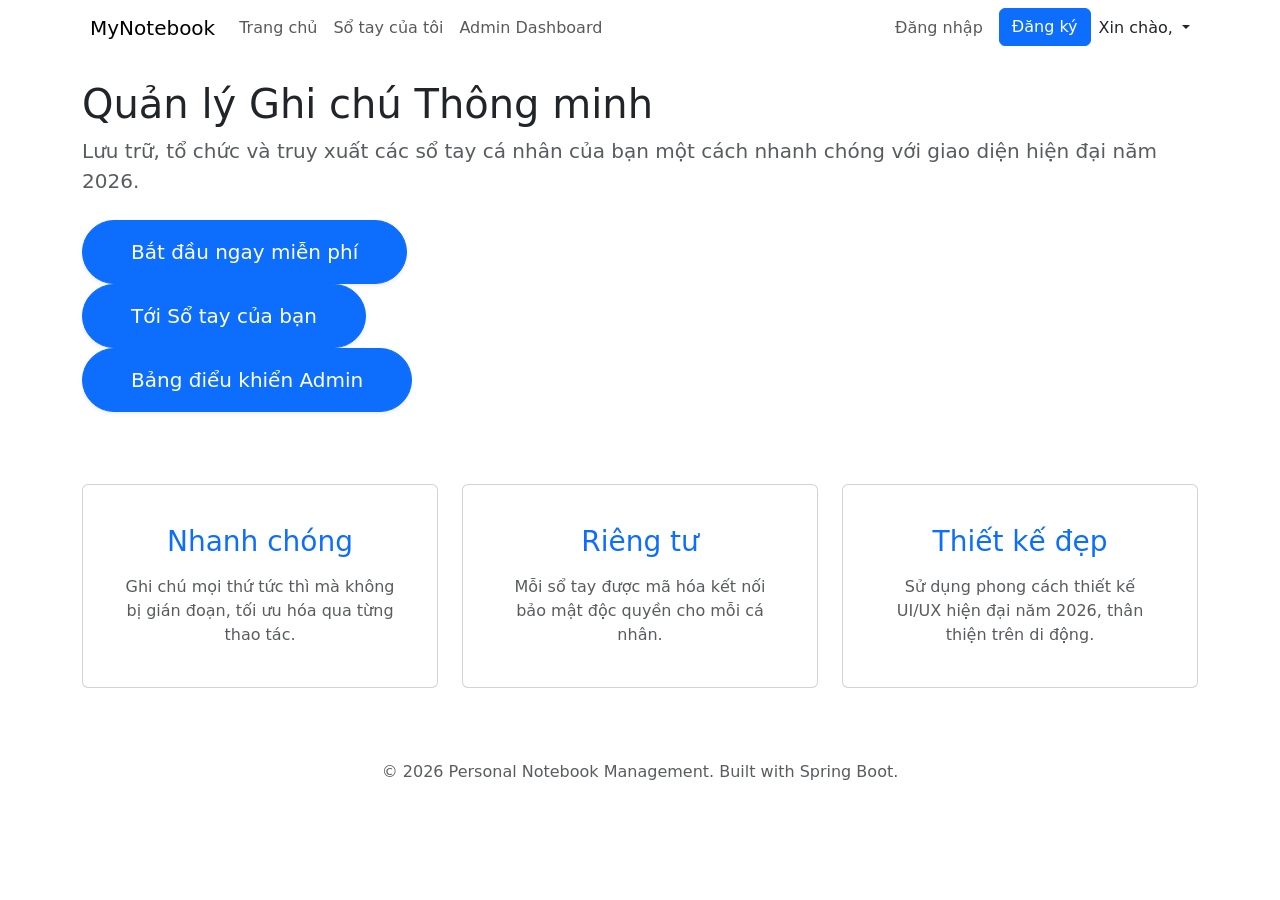
==== target/classes/templates/index.html @ 59380355 "refactor(ui): improve UX and fix layout inconsistencies" ====
<!DOCTYPE html>
<html lang="vi" xmlns:th="http://www.thymeleaf.org" xmlns:sec="http://www.thymeleaf.org/extras/spring-security">
<head>
    <meta charset="UTF-8">
    <meta name="viewport" content="width=device-width, initial-scale=1.0">
    <title>Trang chủ - Personal Notebook</title>
    <!-- Bootstrap 5 CSS -->
    <link href="https://cdn.jsdelivr.net/npm/bootstrap@5.3.3/dist/css/bootstrap.min.css" rel="stylesheet">
    <!-- Google Fonts -->
    <link href="https://fonts.googleapis.com/css2?family=Inter:wght@400;500;600;700;800&display=swap" rel="stylesheet">
    <!-- Custom CSS -->
    <link rel="stylesheet" th:href="@{/css/style.css}">
</head>
<body>

<nav class="navbar navbar-expand-lg navbar-light sticky-top">
    <div class="container">
        <a class="navbar-brand" th:href="@{/}">
            <i class="bi bi-journal-text me-2"></i>MyNotebook
        </a>
        <button class="navbar-toggler" type="button" data-bs-toggle="collapse" data-bs-target="#navbarNav">
            <span class="navbar-toggler-icon"></span>
        </button>
        <div class="collapse navbar-collapse" id="navbarNav">
            <ul class="navbar-nav me-auto">
                <li class="nav-item">
                    <a class="nav-link" th:href="@{/}">Trang chủ</a>
                </li>
                <li class="nav-item" sec:authorize="hasRole('USER')">
                    <a class="nav-link" th:href="@{/notebook}">Sổ tay của tôi</a>
                </li>
                <li class="nav-item" sec:authorize="hasRole('ADMIN')">
                    <a class="nav-link" th:href="@{/admin/dashboard}">Admin Dashboard</a>
                </li>
            </ul>
            <ul class="navbar-nav ms-auto">
                <li class="nav-item" sec:authorize="!isAuthenticated()">
                    <a class="nav-link" th:href="@{/login}">Đăng nhập</a>
                </li>
                <li class="nav-item" sec:authorize="!isAuthenticated()">
                    <a class="btn btn-primary ms-2" th:href="@{/register}">Đăng ký</a>
                </li>
                
                <li class="nav-item dropdown" sec:authorize="isAuthenticated()">
                    <a class="nav-link dropdown-toggle font-weight-bold text-dark" href="#" id="navbarDropdown" role="button" data-bs-toggle="dropdown" aria-expanded="false">
                        Xin chào, <span sec:authentication="name"></span>
                    </a>
                    <ul class="dropdown-menu dropdown-menu-end" aria-labelledby="navbarDropdown">
                        <li>
                            <form th:action="@{/logout}" method="post">
                                <button type="submit" class="dropdown-item text-danger">Đăng xuất</button>
                            </form>
                        </li>
                    </ul>
                </li>
            </ul>
        </div>
    </div>
</nav>

<div class="container mt-4">
    <div class="hero-section">
        <h1 class="hero-title">Quản lý Ghi chú Thông minh</h1>
        <p class="lead text-muted mb-4">Lưu trữ, tổ chức và truy xuất các sổ tay cá nhân của bạn một cách nhanh chóng với giao diện hiện đại năm 2026.</p>
        
        <div sec:authorize="!isAuthenticated()">
            <a th:href="@{/register}" class="btn btn-primary btn-lg px-5 py-3 rounded-pill shadow-sm">Bắt đầu ngay miễn phí</a>
        </div>
        <div sec:authorize="hasRole('USER')">
            <a th:href="@{/notebook}" class="btn btn-primary btn-lg px-5 py-3 rounded-pill shadow-sm">Tới Sổ tay của bạn</a>
        </div>
        <div sec:authorize="hasRole('ADMIN')">
            <a th:href="@{/admin/dashboard}" class="btn btn-primary btn-lg px-5 py-3 rounded-pill shadow-sm">Bảng điểu khiển Admin</a>
        </div>
    </div>

    <div class="row mt-5 text-center g-4">
        <div class="col-md-4">
            <div class="card h-100 p-4">
                <div class="card-body">
                    <h3 class="card-title text-primary">Nhanh chóng</h3>
                    <p class="card-text text-muted mt-3">Ghi chú mọi thứ tức thì mà không bị gián đoạn, tối ưu hóa qua từng thao tác.</p>
                </div>
            </div>
        </div>
        <div class="col-md-4">
            <div class="card h-100 p-4">
                <div class="card-body">
                    <h3 class="card-title text-primary">Riêng tư</h3>
                    <p class="card-text text-muted mt-3">Mỗi sổ tay được mã hóa kết nối bảo mật độc quyền cho mỗi cá nhân.</p>
                </div>
            </div>
        </div>
        <div class="col-md-4">
            <div class="card h-100 p-4">
                <div class="card-body">
                    <h3 class="card-title text-primary">Thiết kế đẹp</h3>
                    <p class="card-text text-muted mt-3">Sử dụng phong cách thiết kế UI/UX hiện đại năm 2026, thân thiện trên di động.</p>
                </div>
            </div>
        </div>
    </div>
</div>

<footer class="text-center text-muted py-4 mt-5">
    <div class="container">
        &copy; 2026 Personal Notebook Management. Built with Spring Boot.
    </div>
</footer>

<script src="https://cdn.jsdelivr.net/npm/bootstrap@5.3.3/dist/js/bootstrap.bundle.min.js"></script>
</body>
</html>
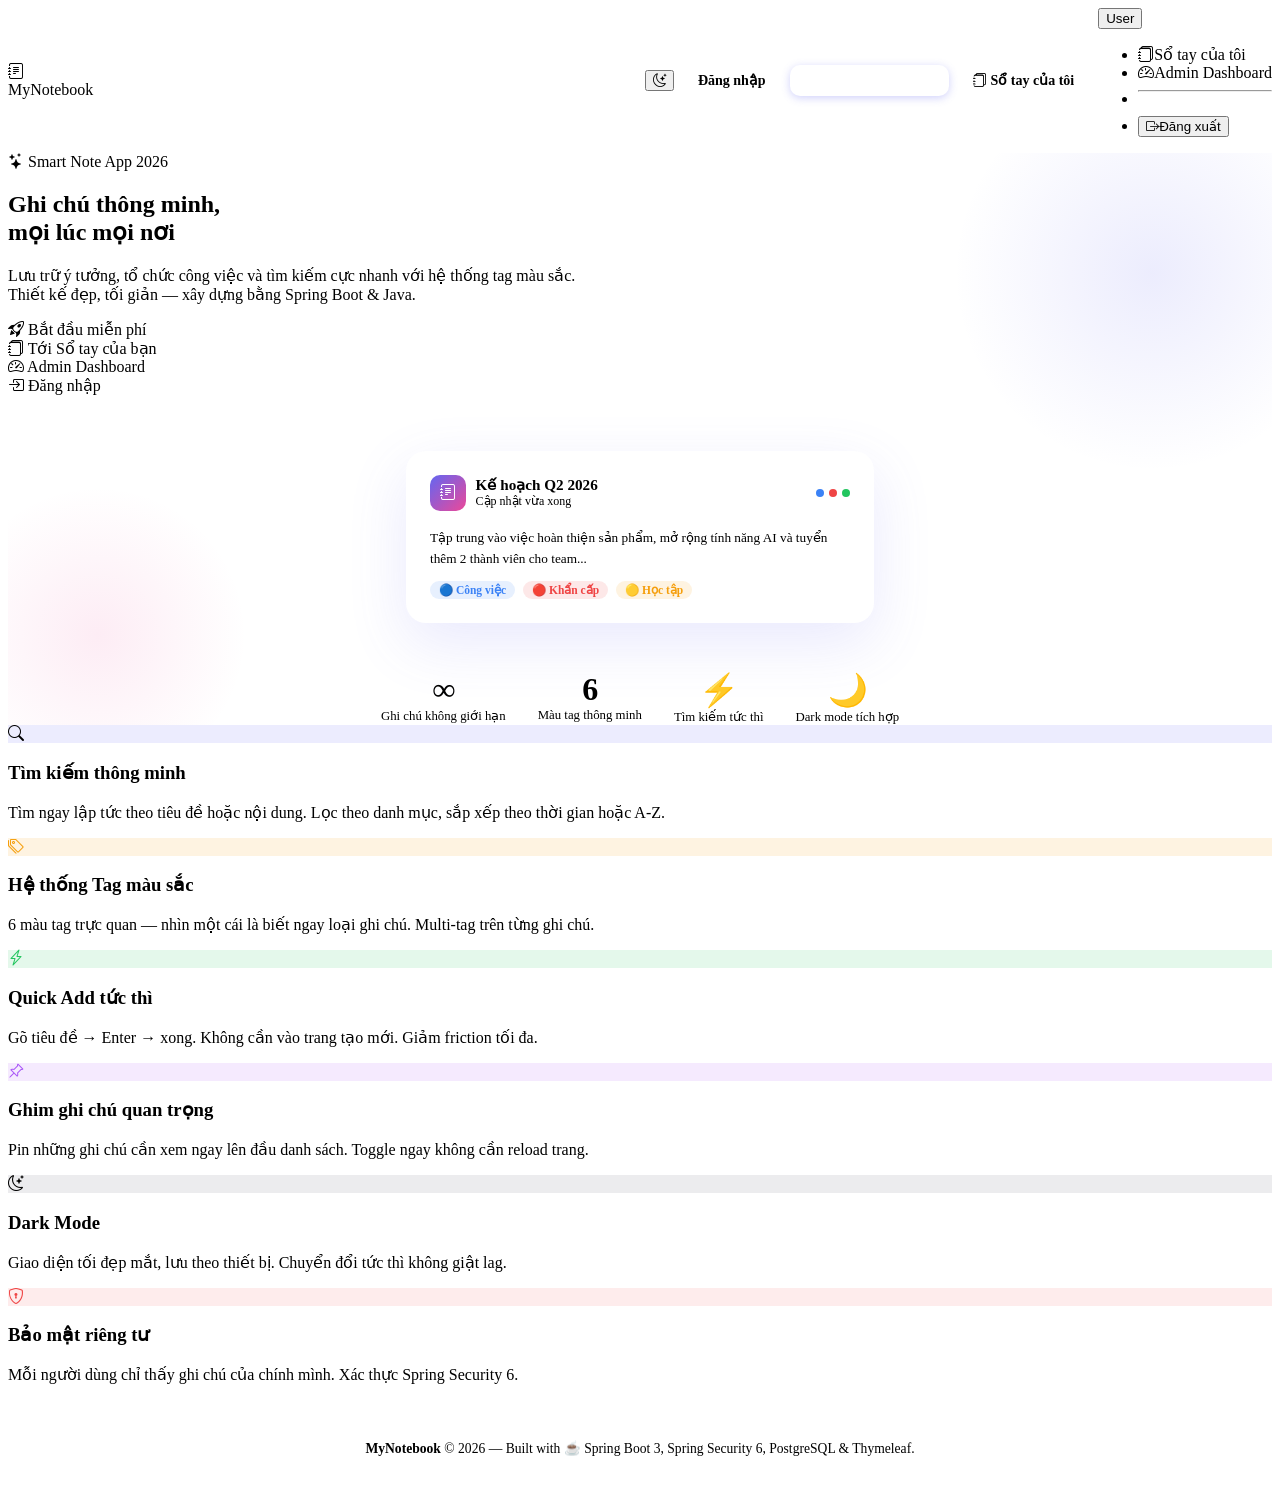
==== commit 8eb3170b: "fix and update full project" ====
--- a/target/classes/templates/index.html
+++ b/target/classes/templates/index.html
@@ -1,113 +1,290 @@
 <!DOCTYPE html>
-<html lang="vi" xmlns:th="http://www.thymeleaf.org" xmlns:sec="http://www.thymeleaf.org/extras/spring-security">
+<html lang="vi" xmlns:th="http://www.thymeleaf.org"
+      xmlns:sec="http://www.thymeleaf.org/extras/spring-security">
 <head>
-    <meta charset="UTF-8">
-    <meta name="viewport" content="width=device-width, initial-scale=1.0">
-    <title>Trang chủ - Personal Notebook</title>
-    <!-- Bootstrap 5 CSS -->
-    <link href="https://cdn.jsdelivr.net/npm/bootstrap@5.3.3/dist/css/bootstrap.min.css" rel="stylesheet">
-    <!-- Google Fonts -->
-    <link href="https://fonts.googleapis.com/css2?family=Inter:wght@400;500;600;700;800&display=swap" rel="stylesheet">
-    <!-- Custom CSS -->
-    <link rel="stylesheet" th:href="@{/css/style.css}">
+  <meta charset="UTF-8">
+  <meta name="viewport" content="width=device-width, initial-scale=1.0">
+  <meta name="description" content="MyNotebook — Ứng dụng quản lý ghi chú thông minh, hiện đại năm 2026.">
+  <title>MyNotebook — Ghi chú thông minh cho mọi người</title>
+
+  <link rel="preconnect" href="https://fonts.googleapis.com">
+  <link href="https://fonts.googleapis.com/css2?family=Inter:wght@300;400;500;600;700;800;900&family=Plus+Jakarta+Sans:wght@400;500;600;700;800&display=swap" rel="stylesheet">
+  <link rel="stylesheet" href="https://cdn.jsdelivr.net/npm/bootstrap-icons@1.11.3/font/bootstrap-icons.min.css">
+  <link rel="stylesheet" th:href="@{/css/style.css}">
+
+  <style>
+    /* Extra landing styles */
+    .landing-nav { display:flex; justify-content:space-between; align-items:center; }
+    .landing-nav-links { display:flex; gap:.5rem; align-items:center; }
+    .nav-link-pill {
+      padding:.45rem 1rem; border-radius:10px; font-size:.875rem; font-weight:600;
+      text-decoration:none; color:var(--text-secondary);
+      transition:all 150ms ease;
+    }
+    .nav-link-pill:hover { background:var(--bg-raised); color:var(--text-primary); }
+    .nav-link-pill.cta {
+      background:linear-gradient(135deg,var(--brand-500),var(--brand-600));
+      color:#fff; box-shadow:0 2px 8px rgba(99,102,241,.3);
+    }
+    .nav-link-pill.cta:hover { transform:translateY(-1px); box-shadow:0 4px 16px rgba(99,102,241,.4); color:#fff; }
+
+    @keyframes floatY {
+      0%,100%{ transform:translateY(0); }
+      50%{ transform:translateY(-12px); }
+    }
+    .float-anim { animation:floatY 4s ease-in-out infinite; }
+
+    .stats-bar {
+      display:flex; gap:2rem; justify-content:center; flex-wrap:wrap;
+      margin:3rem 0 0;
+    }
+    .stat-item { text-align:center; }
+    .stat-num { font-size:2rem; font-weight:900; letter-spacing:-1px; color:var(--brand-500); }
+    .stat-label { font-size:.8rem; color:var(--text-muted); font-weight:500; }
+
+    footer {
+      text-align:center;
+      padding:2.5rem 1.5rem;
+      border-top:1px solid var(--border-light);
+      color:var(--text-muted);
+      font-size:.85rem;
+    }
+  </style>
 </head>
 <body>
 
-<nav class="navbar navbar-expand-lg navbar-light sticky-top">
-    <div class="container">
-        <a class="navbar-brand" th:href="@{/}">
-            <i class="bi bi-journal-text me-2"></i>MyNotebook
-        </a>
-        <button class="navbar-toggler" type="button" data-bs-toggle="collapse" data-bs-target="#navbarNav">
-            <span class="navbar-toggler-icon"></span>
-        </button>
-        <div class="collapse navbar-collapse" id="navbarNav">
-            <ul class="navbar-nav me-auto">
-                <li class="nav-item">
-                    <a class="nav-link" th:href="@{/}">Trang chủ</a>
-                </li>
-                <li class="nav-item" sec:authorize="hasRole('USER')">
-                    <a class="nav-link" th:href="@{/notebook}">Sổ tay của tôi</a>
-                </li>
-                <li class="nav-item" sec:authorize="hasRole('ADMIN')">
-                    <a class="nav-link" th:href="@{/admin/dashboard}">Admin Dashboard</a>
-                </li>
-            </ul>
-            <ul class="navbar-nav ms-auto">
-                <li class="nav-item" sec:authorize="!isAuthenticated()">
-                    <a class="nav-link" th:href="@{/login}">Đăng nhập</a>
-                </li>
-                <li class="nav-item" sec:authorize="!isAuthenticated()">
-                    <a class="btn btn-primary ms-2" th:href="@{/register}">Đăng ký</a>
-                </li>
-                
-                <li class="nav-item dropdown" sec:authorize="isAuthenticated()">
-                    <a class="nav-link dropdown-toggle font-weight-bold text-dark" href="#" id="navbarDropdown" role="button" data-bs-toggle="dropdown" aria-expanded="false">
-                        Xin chào, <span sec:authentication="name"></span>
-                    </a>
-                    <ul class="dropdown-menu dropdown-menu-end" aria-labelledby="navbarDropdown">
-                        <li>
-                            <form th:action="@{/logout}" method="post">
-                                <button type="submit" class="dropdown-item text-danger">Đăng xuất</button>
-                            </form>
-                        </li>
-                    </ul>
-                </li>
-            </ul>
-        </div>
-    </div>
+<!-- ══ NAVBAR ══ -->
+<nav class="app-navbar landing-nav">
+  <a th:href="@{/}" class="navbar-brand">
+    <div class="brand-icon"><i class="bi bi-journal-text"></i></div>
+    MyNotebook
+  </a>
+
+  <div class="landing-nav-links">
+    <button class="dark-toggle" id="darkToggle" title="Chế độ tối/sáng" type="button">
+      <i class="bi bi-moon-stars" id="darkIcon"></i>
+    </button>
+
+    <!-- Not logged in -->
+    <a th:href="@{/login}" class="nav-link-pill" sec:authorize="!isAuthenticated()">Đăng nhập</a>
+    <a th:href="@{/register}" class="nav-link-pill cta" sec:authorize="!isAuthenticated()">Bắt đầu miễn phí →</a>
+
+    <!-- Logged in USER -->
+    <a th:href="@{/notebook}" class="nav-link-pill" sec:authorize="hasRole('USER')">
+      <i class="bi bi-journals me-1"></i> Sổ tay của tôi
+    </a>
+    <div class="dropdown" sec:authorize="isAuthenticated()">
+      <button class="user-menu-btn dropdown-toggle" data-bs-toggle="dropdown" type="button">
+        <div class="user-avatar" id="userAvatarInitial"></div>
+        <span sec:authentication="name">User</span>
+      </button>
+      <ul class="dropdown-menu dropdown-menu-end">
+        <li><a th:href="@{/notebook}" class="dropdown-item" sec:authorize="hasRole('USER')">
+          <i class="bi bi-journals me-2"></i>Sổ tay của tôi</a></li>
+        <li><a th:href="@{/admin/dashboard}" class="dropdown-item" sec:authorize="hasRole('ADMIN')">
+          <i class="bi bi-speedometer2 me-2"></i>Admin Dashboard</a></li>
+        <li><hr class="dropdown-divider"></li>
+        <li>
+          <form th:action="@{/logout}" method="post">
+            <button class="dropdown-item text-danger-custom">
+              <i class="bi bi-box-arrow-right me-2"></i>Đăng xuất
+            </button>
+          </form>
+        </li>
+      </ul>
+    </div>
+  </div>
 </nav>
 
-<div class="container mt-4">
-    <div class="hero-section">
-        <h1 class="hero-title">Quản lý Ghi chú Thông minh</h1>
-        <p class="lead text-muted mb-4">Lưu trữ, tổ chức và truy xuất các sổ tay cá nhân của bạn một cách nhanh chóng với giao diện hiện đại năm 2026.</p>
-        
-        <div sec:authorize="!isAuthenticated()">
-            <a th:href="@{/register}" class="btn btn-primary btn-lg px-5 py-3 rounded-pill shadow-sm">Bắt đầu ngay miễn phí</a>
-        </div>
-        <div sec:authorize="hasRole('USER')">
-            <a th:href="@{/notebook}" class="btn btn-primary btn-lg px-5 py-3 rounded-pill shadow-sm">Tới Sổ tay của bạn</a>
-        </div>
-        <div sec:authorize="hasRole('ADMIN')">
-            <a th:href="@{/admin/dashboard}" class="btn btn-primary btn-lg px-5 py-3 rounded-pill shadow-sm">Bảng điểu khiển Admin</a>
-        </div>
-    </div>
-
-    <div class="row mt-5 text-center g-4">
-        <div class="col-md-4">
-            <div class="card h-100 p-4">
-                <div class="card-body">
-                    <h3 class="card-title text-primary">Nhanh chóng</h3>
-                    <p class="card-text text-muted mt-3">Ghi chú mọi thứ tức thì mà không bị gián đoạn, tối ưu hóa qua từng thao tác.</p>
-                </div>
-            </div>
-        </div>
-        <div class="col-md-4">
-            <div class="card h-100 p-4">
-                <div class="card-body">
-                    <h3 class="card-title text-primary">Riêng tư</h3>
-                    <p class="card-text text-muted mt-3">Mỗi sổ tay được mã hóa kết nối bảo mật độc quyền cho mỗi cá nhân.</p>
-                </div>
-            </div>
-        </div>
-        <div class="col-md-4">
-            <div class="card h-100 p-4">
-                <div class="card-body">
-                    <h3 class="card-title text-primary">Thiết kế đẹp</h3>
-                    <p class="card-text text-muted mt-3">Sử dụng phong cách thiết kế UI/UX hiện đại năm 2026, thân thiện trên di động.</p>
-                </div>
-            </div>
-        </div>
-    </div>
+<!-- ══ HERO ══ -->
+<section class="hero" style="position:relative;overflow:hidden;">
+  <!-- Subtle blobs -->
+  <div style="position:absolute;top:-80px;right:-80px;width:400px;height:400px;
+       border-radius:50%;background:radial-gradient(circle,rgba(99,102,241,.12),transparent 70%);
+       pointer-events:none;"></div>
+  <div style="position:absolute;bottom:-60px;left:-60px;width:300px;height:300px;
+       border-radius:50%;background:radial-gradient(circle,rgba(236,72,153,.1),transparent 70%);
+       pointer-events:none;"></div>
+
+  <!-- Badge -->
+  <div class="hero-badge">
+    <i class="bi bi-stars"></i> Smart Note App 2026
+  </div>
+
+  <!-- Title with typed effect -->
+  <h1 class="hero-title" id="heroTitle">Ghi chú thông minh,<br>mọi lúc mọi nơi</h1>
+
+  <p class="hero-sub">
+    Lưu trữ ý tưởng, tổ chức công việc và tìm kiếm cực nhanh với hệ thống tag màu sắc.<br>
+    Thiết kế đẹp, tối giản — xây dựng bằng Spring Boot &amp; Java.
+  </p>
+
+  <!-- CTAs -->
+  <div class="hero-actions">
+    <div sec:authorize="!isAuthenticated()">
+      <a th:href="@{/register}" class="btn-hero-primary">
+        <i class="bi bi-rocket-takeoff"></i> Bắt đầu miễn phí
+      </a>
+    </div>
+    <div sec:authorize="hasRole('USER')">
+      <a th:href="@{/notebook}" class="btn-hero-primary">
+        <i class="bi bi-journals"></i> Tới Sổ tay của bạn
+      </a>
+    </div>
+    <div sec:authorize="hasRole('ADMIN')">
+      <a th:href="@{/admin/dashboard}" class="btn-hero-primary">
+        <i class="bi bi-speedometer2"></i> Admin Dashboard
+      </a>
+    </div>
+    <a th:href="@{/login}" class="btn-hero-ghost" sec:authorize="!isAuthenticated()">
+      <i class="bi bi-box-arrow-in-right"></i> Đăng nhập
+    </a>
+  </div>
+
+  <!-- Mock notebook card floating -->
+  <div class="float-anim" style="max-width:420px;margin:3.5rem auto 0;
+       background:var(--card-bg);border:1.5px solid var(--card-border);
+       border-radius:20px;padding:1.5rem;box-shadow:0 20px 60px rgba(99,102,241,.14);
+       text-align:left;">
+    <div style="display:flex;gap:.6rem;align-items:center;margin-bottom:1rem;">
+      <div style="width:36px;height:36px;border-radius:10px;background:linear-gradient(135deg,#6366f1,#ec4899);
+           display:flex;align-items:center;justify-content:center;color:#fff;font-size:1rem;">
+        <i class="bi bi-journal-text"></i>
+      </div>
+      <div>
+        <div style="font-weight:700;font-size:.95rem;">Kế hoạch Q2 2026</div>
+        <div style="font-size:.75rem;color:var(--text-muted);">Cập nhật vừa xong</div>
+      </div>
+      <div style="margin-left:auto;display:flex;gap:.3rem;">
+        <span style="width:8px;height:8px;border-radius:50%;background:#3b82f6;"></span>
+        <span style="width:8px;height:8px;border-radius:50%;background:#ef4444;"></span>
+        <span style="width:8px;height:8px;border-radius:50%;background:#22c55e;"></span>
+      </div>
+    </div>
+    <p style="font-size:.83rem;color:var(--text-secondary);line-height:1.6;margin-bottom:.75rem;">
+      Tập trung vào việc hoàn thiện sản phẩm, mở rộng tính năng AI và tuyển thêm 2 thành viên cho team...
+    </p>
+    <div style="display:flex;gap:.5rem;flex-wrap:wrap;">
+      <span style="padding:2px 9px;border-radius:999px;font-size:.72rem;font-weight:600;background:rgba(59,130,246,.12);color:#3b82f6;">🔵 Công việc</span>
+      <span style="padding:2px 9px;border-radius:999px;font-size:.72rem;font-weight:600;background:rgba(239,68,68,.12);color:#ef4444;">🔴 Khẩn cấp</span>
+      <span style="padding:2px 9px;border-radius:999px;font-size:.72rem;font-weight:600;background:rgba(245,158,11,.12);color:#f59e0b;">🟡 Học tập</span>
+    </div>
+  </div>
+
+  <!-- Stats -->
+  <div class="stats-bar">
+    <div class="stat-item">
+      <div class="stat-num">∞</div>
+      <div class="stat-label">Ghi chú không giới hạn</div>
+    </div>
+    <div class="stat-item">
+      <div class="stat-num">6</div>
+      <div class="stat-label">Màu tag thông minh</div>
+    </div>
+    <div class="stat-item">
+      <div class="stat-num">⚡</div>
+      <div class="stat-label">Tìm kiếm tức thì</div>
+    </div>
+    <div class="stat-item">
+      <div class="stat-num">🌙</div>
+      <div class="stat-label">Dark mode tích hợp</div>
+    </div>
+  </div>
+</section>
+
+<!-- ══ FEATURES ══ -->
+<div class="features-grid">
+  <div class="feature-card">
+    <div class="feature-icon" style="background:rgba(99,102,241,.12);color:var(--brand-500);">
+      <i class="bi bi-search"></i>
+    </div>
+    <h3 class="feature-title">Tìm kiếm thông minh</h3>
+    <p class="feature-text">Tìm ngay lập tức theo tiêu đề hoặc nội dung. Lọc theo danh mục, sắp xếp theo thời gian hoặc A-Z.</p>
+  </div>
+  <div class="feature-card">
+    <div class="feature-icon" style="background:rgba(245,158,11,.12);color:#f59e0b;">
+      <i class="bi bi-tags"></i>
+    </div>
+    <h3 class="feature-title">Hệ thống Tag màu sắc</h3>
+    <p class="feature-text">6 màu tag trực quan — nhìn một cái là biết ngay loại ghi chú. Multi-tag trên từng ghi chú.</p>
+  </div>
+  <div class="feature-card">
+    <div class="feature-icon" style="background:rgba(34,197,94,.12);color:#22c55e;">
+      <i class="bi bi-lightning-charge"></i>
+    </div>
+    <h3 class="feature-title">Quick Add tức thì</h3>
+    <p class="feature-text">Gõ tiêu đề → Enter → xong. Không cần vào trang tạo mới. Giảm friction tối đa.</p>
+  </div>
+  <div class="feature-card">
+    <div class="feature-icon" style="background:rgba(168,85,247,.12);color:#a855f7;">
+      <i class="bi bi-pin-angle"></i>
+    </div>
+    <h3 class="feature-title">Ghim ghi chú quan trọng</h3>
+    <p class="feature-text">Pin những ghi chú cần xem ngay lên đầu danh sách. Toggle ngay không cần reload trang.</p>
+  </div>
+  <div class="feature-card">
+    <div class="feature-icon" style="background:rgba(15,23,42,.08);color:var(--text-primary);">
+      <i class="bi bi-moon-stars"></i>
+    </div>
+    <h3 class="feature-title">Dark Mode</h3>
+    <p class="feature-text">Giao diện tối đẹp mắt, lưu theo thiết bị. Chuyển đổi tức thì không giật lag.</p>
+  </div>
+  <div class="feature-card">
+    <div class="feature-icon" style="background:rgba(239,68,68,.1);color:#ef4444;">
+      <i class="bi bi-shield-lock"></i>
+    </div>
+    <h3 class="feature-title">Bảo mật riêng tư</h3>
+    <p class="feature-text">Mỗi người dùng chỉ thấy ghi chú của chính mình. Xác thực Spring Security 6.</p>
+  </div>
 </div>
 
-<footer class="text-center text-muted py-4 mt-5">
-    <div class="container">
-        &copy; 2026 Personal Notebook Management. Built with Spring Boot.
-    </div>
+<!-- ══ FOOTER ══ -->
+<footer>
+  <div>
+    <strong style="color:var(--brand-500);">MyNotebook</strong> &copy; 2026 —
+    Built with ☕ Spring Boot 3, Spring Security 6, PostgreSQL &amp; Thymeleaf.
+  </div>
 </footer>
 
 <script src="https://cdn.jsdelivr.net/npm/bootstrap@5.3.3/dist/js/bootstrap.bundle.min.js"></script>
+<script th:inline="javascript">
+  /* Dark Mode */
+  (function() {
+    const saved = localStorage.getItem('theme') || 'light';
+    document.documentElement.setAttribute('data-theme', saved);
+    const icon = document.getElementById('darkIcon');
+    if (icon) icon.className = saved === 'dark' ? 'bi bi-sun' : 'bi bi-moon-stars';
+  })();
+
+  document.getElementById('darkToggle').addEventListener('click', () => {
+    const isDark = document.documentElement.getAttribute('data-theme') === 'dark';
+    const next   = isDark ? 'light' : 'dark';
+    localStorage.setItem('theme', next);
+    document.documentElement.setAttribute('data-theme', next);
+    document.getElementById('darkIcon').className = next === 'dark' ? 'bi bi-sun' : 'bi bi-moon-stars';
+  });
+
+  /* User avatar initial */
+  const authName = /*[[${#authentication != null ? #authentication.name : ''}]]*/ '';
+  const avatarEl = document.getElementById('userAvatarInitial');
+  if (avatarEl && authName) avatarEl.textContent = authName.charAt(0).toUpperCase();
+
+  /* Card stagger on features */
+  document.querySelectorAll('.feature-card').forEach((card, i) => {
+    card.style.opacity = '0';
+    card.style.transform = 'translateY(20px)';
+    card.style.transition = `opacity .5s ease ${i * 80}ms, transform .5s ease ${i * 80}ms`;
+  });
+  const observer = new IntersectionObserver(entries => {
+    entries.forEach(e => {
+      if (e.isIntersecting) {
+        e.target.style.opacity = '1';
+        e.target.style.transform = 'translateY(0)';
+        observer.unobserve(e.target);
+      }
+    });
+  }, { threshold: 0.15 });
+  document.querySelectorAll('.feature-card').forEach(c => observer.observe(c));
+</script>
 </body>
 </html>
